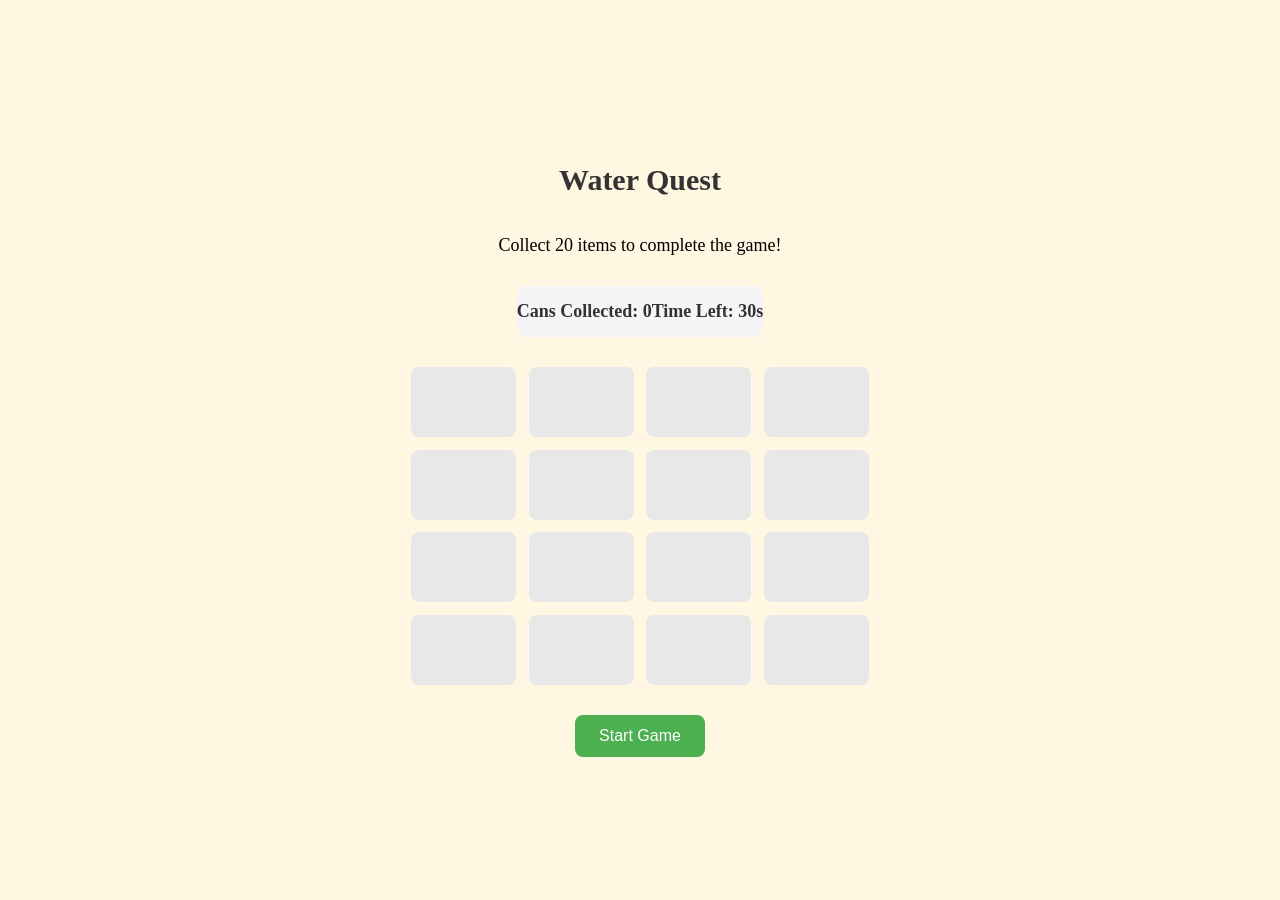
==== 1Hydration-Hall-Collect/index.html @ f6c4ccf7 "Initial commit" ====
<!DOCTYPE html>
<html>
<head>
  <meta charset="utf-8">
  <meta name="viewport" content="width=device-width">
  <title>Water Quest</title>
  <link href="style.css" rel="stylesheet" type="text/css" />
</head>
<body>
  <div class="container">
    <h1>Water Quest</h1>
    <p class="game-instructions">Collect 20 items to complete the game!</p>
    <div class="stats">
      <p>Cans Collected: <span id="current-cans">0</span></p>
      <p>Time Left: <span id="timer">30</span>s</p>
    </div>
    <div id="achievements" class="achievement"></div>
    <div class="game-grid"></div>
    <button id="start-game">Start Game</button>
  </div>
  <script src="script.js"></script>
</body>
</html>
---- 1Hydration-Hall-Collect/style.css ----
/* Charity: water Brand Colors & Fonts

Primary Colors:
- Yellow:     #FFC907
- Blue:       #2E9DF7

Secondary Colors:
- Light Blue: #8BD1CB
- Green:      #4FCB53
- Orange:     #FF902A
- Red:        #F5402C
- Dark Green: #159A48
- Pink:       #F16061

Fonts:
- Proxima Nova
- Avenir

*/

html, body {
  height: 100%;
  width: 100%;
  margin: 0;
  padding: 0;
  box-sizing: border-box;
}

body {
  min-height: 100vh;
  min-width: 100vw;
  height: 100vh;
  width: 100vw;
  display: flex;
  align-items: stretch;
  justify-content: stretch;
  background-color: #CBCCD1;
  overflow: hidden;
}

.container {
  flex: 1 1 auto;
  display: flex;
  flex-direction: column;
  align-items: center;
  justify-content: center;
  background-color: #FFF7E1;
  min-height: 100vh;
  min-width: 100vw;
  height: 100vh;
  width: 100vw;
  margin: 0;
  padding: 0;
  box-sizing: border-box;
}

/* Make the grid fill available space and stay square */
.game-grid {
  display: grid;
  grid-template-columns: repeat(4, 1fr);
  grid-template-rows: repeat(4, 1fr);
  gap: 1vw;
  
  max-width: 90vw;
  max-height: 90vh;
  min-width: 300px;
  min-height: 300px;
  margin: 0 auto;
  background: none;
}

* {
  box-sizing: border-box;
}



h1 {
  text-align: center;
  font-size: 30px;
  font-weight: bold;
  margin-bottom: 20px;
  color: #333;
}

h1 img {
  height: 50px;
  margin-right: 15px;
  display: block;
}

.game-instructions {
  font-size: 18px;
  margin-bottom: 30px;
  text-align: center;
}

.stats {
  display: flex;
  justify-content: space-around;
  margin-bottom: 30px;
  background-color: #f5f5f5;
  padding: 15px 0;
  border-radius: 8px;
}

.stats p {
  margin: 0;
  font-size: 18px;
  font-weight: bold;
  color: #333;
}



.grid-cell {
  background-color: #e8e8e8;
  border-radius: 8px;
  aspect-ratio: 1.5;
  display: flex;
  align-items: center;
  justify-content: center;
  cursor: pointer;
  transition: background-color 0.3s;
  position: relative;
  overflow: hidden;
  min-height: 70px;
  max-height: 80px;
}

.item-wrapper {
  position: absolute;
  top: 50%;
  left: 50%;
  transform: translate(-50%, -50%);
  width: 50px;
  height: 50px;
}

.water-can {
  width: 100%;
  height: 100%;
  background-image: url('img/water-can.png');
  background-size: cover;
  background-repeat: no-repeat;
  background-position: center;
  cursor: pointer;
  border-radius: 50%;
  animation: popUp 0.5s cubic-bezier(0.17, 0.67, 0.34, 2);
  transform-origin: center;
}

.penalty-circle {
  width: 100%;
  height: 100%;
  background-color: #333;
  border-radius: 50%;
  cursor: pointer;
  display: flex;
  align-items: center;
  justify-content: center;
  color: #F5402C;
  font-size: 24px;
  font-weight: bold;
  animation: popUp 0.5s cubic-bezier(0.17, 0.67, 0.34, 2);
  transform-origin: center;
  border: 2px solid #F5402C;
}

.penalty-circle:hover {
  background-color: #555;
}

@keyframes popUp {
  0% {
    transform: scale(0.5);
  }
  100% {
    transform: scale(1);
  }
}


button {
  background-color: #4CAF50;
  color: white;
  border: none;
  padding: 12px 24px;
  font-size: 16px;
  border-radius: 8px;
  cursor: pointer;
  display: block;
  margin: 30px auto 0;
  transition: background-color 0.2s;
}

/* Responsive for mobile */
@media (max-width: 600px) {
  .container {
    min-width: 100vw !important;
    min-height: 90vh !important;
    width: 100vw !important;
    height: 90vh !important;
    padding: 10px !important;
  }
  .game-grid {
    width: 96vw !important;
    height: 96vw !important;
    max-width: 90vw !important;
    max-height: 85vw !important;
    min-width: 0 !important;
    min-height: 0 !important;
    gap: 2vw !important;
  }
}
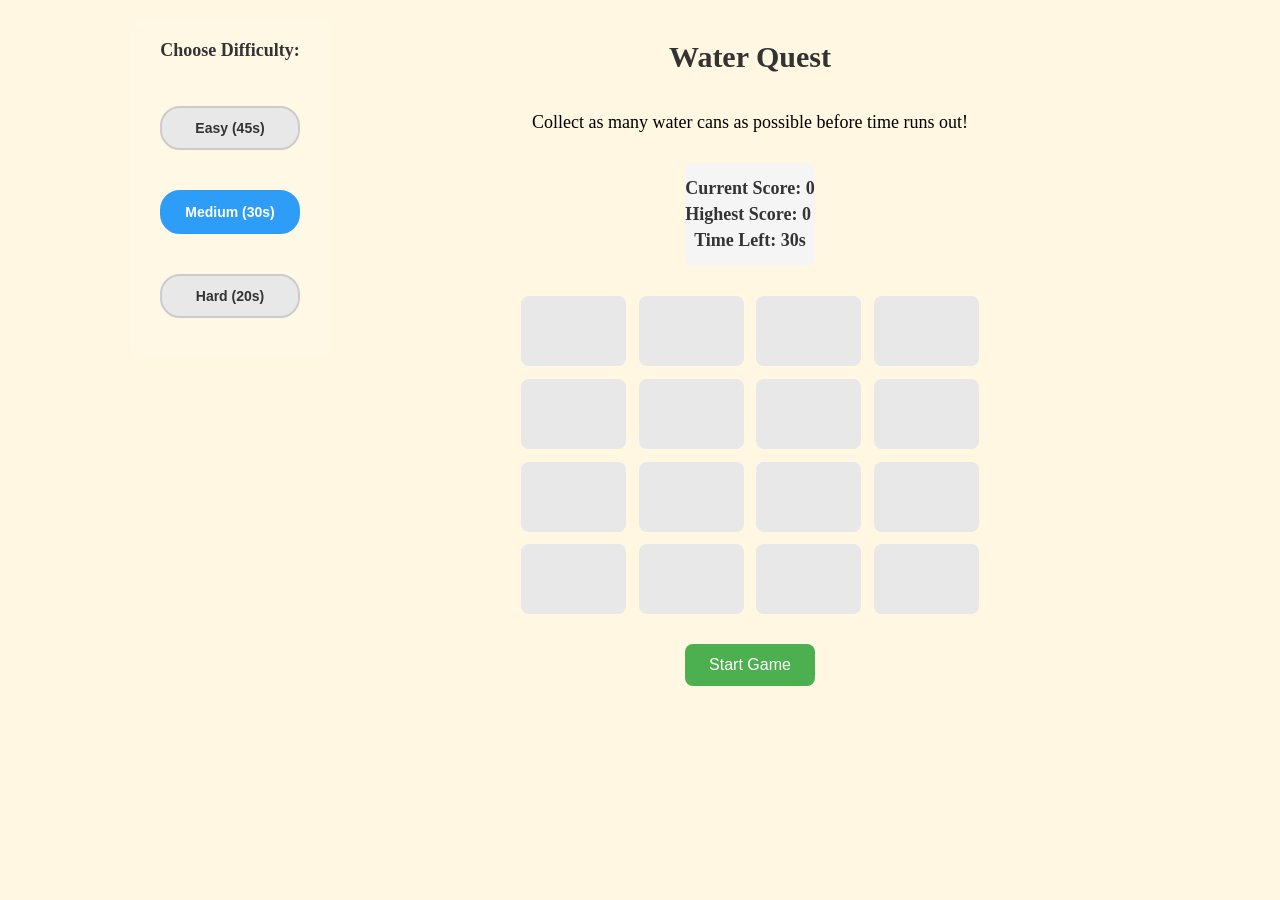
==== commit c1d858a3: "copy paste from other file" ====
--- a/1Hydration-Hall-Collect/index.html
+++ b/1Hydration-Hall-Collect/index.html
@@ -8,16 +8,33 @@
 </head>
 <body>
   <div class="container">
-    <h1>Water Quest</h1>
-    <p class="game-instructions">Collect 20 items to complete the game!</p>
-    <div class="stats">
-      <p>Cans Collected: <span id="current-cans">0</span></p>
-      <p>Time Left: <span id="timer">30</span>s</p>
+    <!-- Left Panel for Difficulty Selection -->
+    <div class="left-panel">
+      <div class="difficulty-selection">
+        <h3>Choose Difficulty:</h3>
+        <div class="difficulty-buttons">
+          <button class="difficulty-btn" data-level="easy">Easy (45s)</button>
+          <button class="difficulty-btn active" data-level="medium">Medium (30s)</button>
+          <button class="difficulty-btn" data-level="hard">Hard (20s)</button>
+        </div>
+      </div>
     </div>
-    <div id="achievements" class="achievement"></div>
-    <div class="game-grid"></div>
-    <button id="start-game">Start Game</button>
+    
+    <!-- Main Game Area -->
+    <div class="game-area">
+      <h1>Water Quest</h1>
+      <p class="game-instructions">Collect as many water cans as possible before time runs out!</p>
+      
+      <div class="stats">
+        <p>Current Score: <span id="current-cans">0</span></p>
+        <p>Highest Score: <span id="highest-score">0</span></p>
+        <p>Time Left: <span id="timer">30</span>s</p>
+      </div>
+      <div id="achievements" class="achievement"></div>
+      <div class="game-grid"></div>
+      <button id="start-game">Start Game</button>
+    </div>
   </div>
   <script src="script.js"></script>
 </body>
-</html>
+</html>
--- a/1Hydration-Hall-Collect/style.css
+++ b/1Hydration-Hall-Collect/style.css
@@ -41,8 +41,8 @@
 .container {
   flex: 1 1 auto;
   display: flex;
-  flex-direction: column;
-  align-items: center;
+  flex-direction: row; /* Changed from column to row */
+  align-items: flex-start; /* Changed from center */
   justify-content: center;
   background-color: #FFF7E1;
   min-height: 100vh;
@@ -50,8 +50,33 @@
   height: 100vh;
   width: 100vw;
   margin: 0;
-  padding: 0;
+  padding: 20px;
   box-sizing: border-box;
+  gap: 20px; /* Add gap between left panel and game area */
+}
+
+/* New left panel for difficulty selection */
+.left-panel {
+  display: flex;
+  flex-direction: column;
+  align-items: center;
+  justify-content: flex-start;
+  min-width: 200px;
+  max-width: 250px;
+  padding: 20px;
+  background-color: rgba(255, 255, 255, 0.1);
+  border-radius: 10px;
+  height: fit-content;
+}
+
+/* Game area container */
+.game-area {
+  flex: 1;
+  display: flex;
+  flex-direction: column;
+  align-items: center;
+  justify-content: center;
+  max-width: 800px;
 }
 
 /* Make the grid fill available space and stay square */
@@ -96,8 +121,10 @@
 }
 
 .stats {
-  display: flex;
-  justify-content: space-around;
+  display: grid;
+  grid-template-columns: 1fr;
+  grid-template-rows: auto auto auto;
+  gap: 5px;
   margin-bottom: 30px;
   background-color: #f5f5f5;
   padding: 15px 0;
@@ -109,6 +136,19 @@
   font-size: 18px;
   font-weight: bold;
   color: #333;
+}
+
+.stats p:nth-child(1) {
+  grid-row: 1;
+}
+
+.stats p:nth-child(2) {
+  grid-row: 2;
+}
+
+.stats p:nth-child(3) {
+  grid-row: 3;
+  justify-self: center;
 }
 
 
@@ -194,22 +234,268 @@
   transition: background-color 0.2s;
 }
 
-/* Responsive for mobile */
+.difficulty-selection {
+  margin-bottom: 20px;
+  text-align: center;
+  width: 100%;
+}
+
+.difficulty-selection h3 {
+  margin: 0 0 15px 0;
+  font-size: 18px;
+  color: #333;
+}
+
+.difficulty-buttons {
+  display: flex;
+  flex-direction: column; /* Stack buttons vertically */
+  gap: 10px;
+  align-items: center;
+}
+
+.difficulty-btn {
+  background-color: #e8e8e8;
+  color: #333;
+  border: 2px solid #ccc;
+  padding: 12px 16px;
+  font-size: 14px;
+  border-radius: 20px;
+  cursor: pointer;
+  transition: all 0.3s;
+  font-weight: bold;
+  width: 140px; /* Fixed width for consistency */
+  text-align: center;
+}
+
+.difficulty-btn:hover {
+  background-color: #d0d0d0;
+  border-color: #999;
+}
+
+.difficulty-btn.active {
+  background-color: #2E9DF7;
+  color: white;
+  border-color: #2E9DF7;
+}
+
+.difficulty-btn.active:hover {
+  background-color: #1a7acc;
+  border-color: #1a7acc;
+}
+
+.difficulty-btn:disabled {
+  opacity: 0.5;
+  cursor: not-allowed;
+}
+
+/* Responsive for mobile - move difficulty to top */
+@media (max-width: 768px) {
+  .container {
+    flex-direction: column !important;
+    padding: 10px !important;
+    gap: 10px !important; /* Reduced gap */
+    height: calc(100vh - 60px) !important; /* Account for menu height */
+    overflow-y: auto !important; /* Allow scrolling if needed */
+  }
+  
+  .left-panel {
+    order: -1; /* Move to top */
+    min-width: auto !important;
+    max-width: none !important;
+    width: 100% !important;
+    padding: 8px !important; /* Reduced padding */
+    background-color: rgba(255, 255, 255, 0.05);
+    margin-bottom: 5px !important; /* Reduced margin */
+    margin-top: 65px !important; /* Add top margin to clear the menu */
+    z-index: 16; /* Ensure it's below the menu but visible */
+  }
+  
+  .difficulty-selection h3 {
+    font-size: 14px !important; /* Smaller font */
+    margin: 0 0 8px 0 !important;
+  }
+  
+  .difficulty-buttons {
+    flex-direction: row !important;
+    flex-wrap: wrap !important;
+    justify-content: center !important;
+    gap: 6px !important;
+  }
+  
+  .difficulty-btn {
+    width: 90px !important;
+    padding: 6px 10px !important;
+    font-size: 11px !important;
+    border-radius: 15px !important;
+  }
+  
+  .game-area {
+    width: 100% !important;
+    order: 1;
+    margin-top: 0 !important;
+    flex: 1 !important;
+    display: flex !important;
+    flex-direction: column !important;
+    justify-content: space-between !important; /* Distribute space evenly */
+  }
+  
+  .game-grid {
+    width: 90vw !important;
+    height: 50vh !important; /* Fixed height instead of square */
+    max-width: 90vw !important;
+    max-height: 50vh !important;
+    min-width: 0 !important;
+    min-height: 0 !important;
+    gap: 1.5vw !important;
+    margin: 10px auto !important; /* Center the grid */
+  }
+  
+  h1 {
+    font-size: 22px !important;
+    margin-bottom: 10px !important;
+  }
+  
+  .game-instructions {
+    font-size: 14px !important;
+    margin-bottom: 15px !important;
+  }
+  
+  .stats {
+    padding: 8px 0 !important;
+    margin-bottom: 15px !important;
+  }
+  
+  .stats p {
+    font-size: 14px !important;
+  }
+  
+  /* Make sure start button is visible */
+  button {
+    margin: 15px auto 20px !important;
+    padding: 10px 20px !important;
+    font-size: 14px !important;
+    position: relative !important;
+    z-index: 10 !important;
+  }
+}
+
 @media (max-width: 600px) {
   .container {
     min-width: 100vw !important;
-    min-height: 90vh !important;
+    min-height: calc(100vh - 50px) !important;
     width: 100vw !important;
-    height: 90vh !important;
-    padding: 10px !important;
-  }
+    height: calc(100vh - 50px) !important;
+    padding: 5px !important;
+  }
+  
+  .left-panel {
+    padding: 6px !important;
+    margin-top: 55px !important;
+    margin-bottom: 3px !important;
+  }
+  
+  .difficulty-selection h3 {
+    font-size: 12px !important;
+    margin: 0 0 6px 0 !important;
+  }
+  
+  .difficulty-buttons {
+    gap: 4px !important;
+  }
+  
+  .difficulty-btn {
+    width: 80px !important;
+    padding: 5px 8px !important;
+    font-size: 10px !important;
+  }
+  
   .game-grid {
-    width: 96vw !important;
-    height: 96vw !important;
-    max-width: 90vw !important;
-    max-height: 85vw !important;
-    min-width: 0 !important;
-    min-height: 0 !important;
-    gap: 2vw !important;
+    width: 85vw !important;
+    height: 45vh !important;
+    gap: 1vw !important;
+  }
+  
+  h1 {
+    font-size: 18px !important;
+    margin-bottom: 8px !important;
+  }
+  
+  .game-instructions {
+    font-size: 12px !important;
+    margin-bottom: 10px !important;
+  }
+  
+  .stats {
+    padding: 6px 0 !important;
+    margin-bottom: 10px !important;
+  }
+  
+  .stats p {
+    font-size: 12px !important;
+  }
+  
+  button {
+    margin: 10px auto 15px !important;
+    padding: 8px 16px !important;
+    font-size: 12px !important;
+  }
+}
+
+/* Very small screens */
+@media (max-width: 480px) {
+  .container {
+    height: calc(100vh - 45px) !important;
+  }
+  
+  .left-panel {
+    margin-top: 50px !important;
+    padding: 4px !important;
+  }
+  
+  .difficulty-btn {
+    width: 75px !important;
+    padding: 4px 6px !important;
+    font-size: 9px !important;
+  }
+  
+  .difficulty-selection h3 {
+    font-size: 11px !important;
+  }
+  
+  .game-grid {
+    width: 80vw !important;
+    height: 40vh !important;
+  }
+  
+  h1 {
+    font-size: 16px !important;
+    margin-bottom: 6px !important;
+  }
+  
+  .game-instructions {
+    font-size: 11px !important;
+    margin-bottom: 8px !important;
+  }
+  
+  button {
+    margin: 8px auto 10px !important;
+    padding: 6px 12px !important;
+    font-size: 11px !important;
+  }
+  
+  .stats p {
+    font-size: 11px !important;
+  }
+}
+
+/* Achievement positioning fix for mobile */
+@media (max-width: 768px) {
+  .achievement {
+    position: fixed !important;
+    top: 50% !important;
+    left: 50% !important;
+    transform: translate(-50%, -50%) !important;
+    z-index: 1000 !important;
+    max-width: 90% !important;
   }
 }
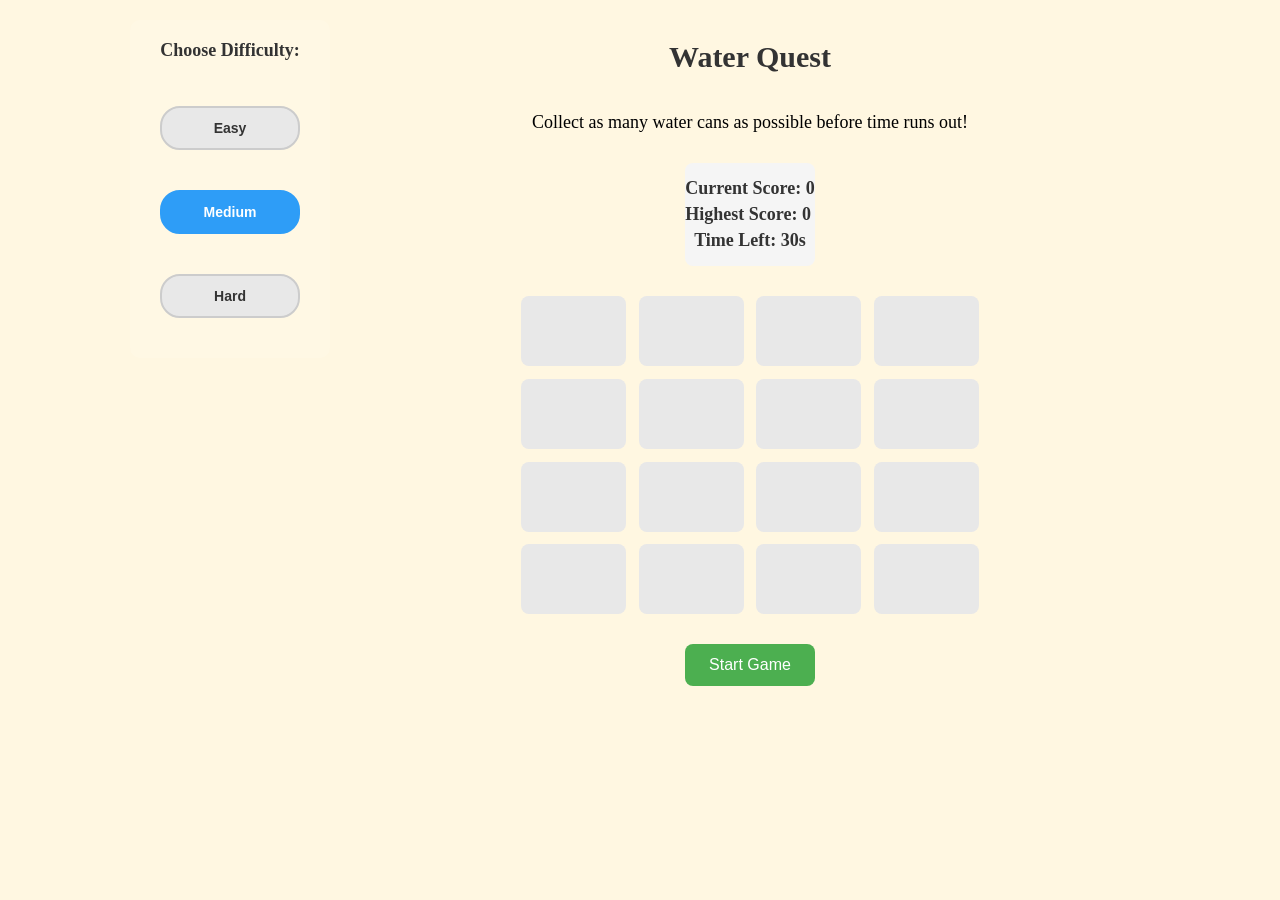
==== commit 0e87e72b: "Enhance error handling and improve event listener setup: add error logging and ensure all event list" ====
--- a/1Hydration-Hall-Collect/index.html
+++ b/1Hydration-Hall-Collect/index.html
@@ -13,9 +13,9 @@
       <div class="difficulty-selection">
         <h3>Choose Difficulty:</h3>
         <div class="difficulty-buttons">
-          <button class="difficulty-btn" data-level="easy">Easy (45s)</button>
-          <button class="difficulty-btn active" data-level="medium">Medium (30s)</button>
-          <button class="difficulty-btn" data-level="hard">Hard (20s)</button>
+          <button class="difficulty-btn" data-level="easy">Easy</button>
+          <button class="difficulty-btn active" data-level="medium">Medium</button>
+          <button class="difficulty-btn" data-level="hard">Hard</button>
         </div>
       </div>
     </div>
@@ -26,13 +26,14 @@
       <p class="game-instructions">Collect as many water cans as possible before time runs out!</p>
       
       <div class="stats">
-        <p>Current Score: <span id="current-cans">0</span></p>
+        <p>Current Score: <span id="current-score">0</span></p>
         <p>Highest Score: <span id="highest-score">0</span></p>
-        <p>Time Left: <span id="timer">30</span>s</p>
+        <p>Time Left: <span id="time-left">30s</span></p>
       </div>
-      <div id="achievements" class="achievement"></div>
-      <div class="game-grid"></div>
-      <button id="start-game">Start Game</button>
+      <div class="game-grid">
+        <!-- grid cells here -->
+      </div>
+      <button id="start-game" class="game-button">Start Game</button>
     </div>
   </div>
   <script src="script.js"></script>
--- a/1Hydration-Hall-Collect/style.css
+++ b/1Hydration-Hall-Collect/style.css
@@ -15,8 +15,13 @@
 Fonts:
 - Proxima Nova
 - Avenir
-
 */
+
+/* --- Base Styles --- */
+html, body, .container {
+  max-width: 100vw !important;
+  overflow-x: hidden !important;
+}
 
 html, body {
   height: 100%;
@@ -41,8 +46,8 @@
 .container {
   flex: 1 1 auto;
   display: flex;
-  flex-direction: row; /* Changed from column to row */
-  align-items: flex-start; /* Changed from center */
+  flex-direction: row;
+  align-items: flex-start;
   justify-content: center;
   background-color: #FFF7E1;
   min-height: 100vh;
@@ -52,10 +57,9 @@
   margin: 0;
   padding: 20px;
   box-sizing: border-box;
-  gap: 20px; /* Add gap between left panel and game area */
-}
-
-/* New left panel for difficulty selection */
+  gap: 20px;
+}
+
 .left-panel {
   display: flex;
   flex-direction: column;
@@ -69,7 +73,6 @@
   height: fit-content;
 }
 
-/* Game area container */
 .game-area {
   flex: 1;
   display: flex;
@@ -79,13 +82,11 @@
   max-width: 800px;
 }
 
-/* Make the grid fill available space and stay square */
 .game-grid {
   display: grid;
   grid-template-columns: repeat(4, 1fr);
   grid-template-rows: repeat(4, 1fr);
   gap: 1vw;
-  
   max-width: 90vw;
   max-height: 90vh;
   min-width: 300px;
@@ -97,8 +98,6 @@
 * {
   box-sizing: border-box;
 }
-
-
 
 h1 {
   text-align: center;
@@ -138,20 +137,9 @@
   color: #333;
 }
 
-.stats p:nth-child(1) {
-  grid-row: 1;
-}
-
-.stats p:nth-child(2) {
-  grid-row: 2;
-}
-
-.stats p:nth-child(3) {
-  grid-row: 3;
-  justify-self: center;
-}
-
-
+.stats p:nth-child(1) { grid-row: 1; }
+.stats p:nth-child(2) { grid-row: 2; }
+.stats p:nth-child(3) { grid-row: 3; justify-self: center; }
 
 .grid-cell {
   background-color: #e8e8e8;
@@ -212,14 +200,9 @@
 }
 
 @keyframes popUp {
-  0% {
-    transform: scale(0.5);
-  }
-  100% {
-    transform: scale(1);
-  }
-}
-
+  0% { transform: scale(0.5); }
+  100% { transform: scale(1); }
+}
 
 button {
   background-color: #4CAF50;
@@ -248,7 +231,7 @@
 
 .difficulty-buttons {
   display: flex;
-  flex-direction: column; /* Stack buttons vertically */
+  flex-direction: column;
   gap: 10px;
   align-items: center;
 }
@@ -263,7 +246,7 @@
   cursor: pointer;
   transition: all 0.3s;
   font-weight: bold;
-  width: 140px; /* Fixed width for consistency */
+  width: 140px;
   text-align: center;
 }
 
@@ -288,214 +271,186 @@
   cursor: not-allowed;
 }
 
-/* Responsive for mobile - move difficulty to top */
+/* --- Mobile Responsive Styles --- */
 @media (max-width: 768px) {
+  html, body, .container {
+    height: auto !important;
+    min-height: 0 !important;
+    max-height: none !important;
+  }
+  body {
+    overflow: auto !important;
+    margin: 0 !important;
+    padding: 0 !important;
+  }
   .container {
     flex-direction: column !important;
-    padding: 10px !important;
-    gap: 10px !important; /* Reduced gap */
-    height: calc(100vh - 60px) !important; /* Account for menu height */
-    overflow-y: auto !important; /* Allow scrolling if needed */
-  }
-  
+    align-items: stretch !important;
+    padding: 0 2vw 20px 2vw !important; /* Less bottom padding */
+    gap: 0 !important;
+    min-height: auto !important;
+    height: auto !important;
+    box-sizing: border-box !important;
+    overflow: visible !important;
+  }
   .left-panel {
-    order: -1; /* Move to top */
-    min-width: auto !important;
+    padding: 6px 0 0 0 !important;
+    margin-bottom: 0 !important;
+    width: 100% !important;
+    min-width: 0 !important;
     max-width: none !important;
-    width: 100% !important;
-    padding: 8px !important; /* Reduced padding */
-    background-color: rgba(255, 255, 255, 0.05);
-    margin-bottom: 5px !important; /* Reduced margin */
-    margin-top: 65px !important; /* Add top margin to clear the menu */
-    z-index: 16; /* Ensure it's below the menu but visible */
-  }
-  
-  .difficulty-selection h3 {
-    font-size: 14px !important; /* Smaller font */
-    margin: 0 0 8px 0 !important;
-  }
-  
+    background: none !important;
+    border-radius: 0 !important;
+  }
   .difficulty-buttons {
     flex-direction: row !important;
-    flex-wrap: wrap !important;
+    gap: 6px !important;
     justify-content: center !important;
-    gap: 6px !important;
-  }
-  
+    align-items: center !important;
+    width: 100% !important;
+    margin-bottom: 6px !important;
+  }
   .difficulty-btn {
-    width: 90px !important;
+    width: auto !important;
+    min-width: 70px !important;
     padding: 6px 10px !important;
-    font-size: 11px !important;
-    border-radius: 15px !important;
-  }
-  
+    font-size: 12px !important;
+    border-radius: 16px !important;
+  }
+  h1 {
+    margin: 6px 0 2px 0 !important;
+    font-size: 17px !important;
+  }
+  .game-instructions {
+    font-size: 12px !important;
+    margin-bottom: 4px !important;
+  }
+  .stats {
+    padding: 4px 0 !important;
+    margin-bottom: 4px !important;
+  }
+  .stats p {
+    font-size: 12px !important;
+    margin: 1px 0 !important;
+  }
   .game-area {
+    margin-top: 0 !important;
+    padding: 0 !important;
+    align-items: center !important;
     width: 100% !important;
-    order: 1;
-    margin-top: 0 !important;
-    flex: 1 !important;
-    display: flex !important;
-    flex-direction: column !important;
-    justify-content: space-between !important; /* Distribute space evenly */
-  }
-  
+    justify-content: flex-start !important;
+  }
   .game-grid {
-    width: 90vw !important;
-    height: 50vh !important; /* Fixed height instead of square */
-    max-width: 90vw !important;
-    max-height: 50vh !important;
+    margin: 12px auto !important;
+    width: 80vw !important;
+    height: 80vw !important;
     min-width: 0 !important;
     min-height: 0 !important;
-    gap: 1.5vw !important;
-    margin: 10px auto !important; /* Center the grid */
-  }
-  
-  h1 {
-    font-size: 22px !important;
-    margin-bottom: 10px !important;
-  }
-  
-  .game-instructions {
-    font-size: 14px !important;
-    margin-bottom: 15px !important;
-  }
-  
-  .stats {
-    padding: 8px 0 !important;
-    margin-bottom: 15px !important;
-  }
-  
-  .stats p {
-    font-size: 14px !important;
-  }
-  
-  /* Make sure start button is visible */
-  button {
-    margin: 15px auto 20px !important;
-    padding: 10px 20px !important;
-    font-size: 14px !important;
-    position: relative !important;
-    z-index: 10 !important;
-  }
-}
-
-@media (max-width: 600px) {
-  .container {
-    min-width: 100vw !important;
-    min-height: calc(100vh - 50px) !important;
-    width: 100vw !important;
-    height: calc(100vh - 50px) !important;
-    padding: 5px !important;
-  }
-  
-  .left-panel {
-    padding: 6px !important;
-    margin-top: 55px !important;
-    margin-bottom: 3px !important;
-  }
-  
-  .difficulty-selection h3 {
-    font-size: 12px !important;
-    margin: 0 0 6px 0 !important;
-  }
-  
-  .difficulty-buttons {
-    gap: 4px !important;
-  }
-  
-  .difficulty-btn {
-    width: 80px !important;
-    padding: 5px 8px !important;
-    font-size: 10px !important;
-  }
-  
-  .game-grid {
-    width: 85vw !important;
-    height: 45vh !important;
-    gap: 1vw !important;
-  }
-  
-  h1 {
+    max-width: 80vw !important;
+    max-height: 80vw !important;
+    gap: 3vw !important; /* More space between tiles */
+  }
+  .grid-cell {
+    min-height: 0 !important;
+    max-height: none !important;
+    aspect-ratio: 1 / 1 !important;
+  }
+  .item-wrapper {
+    width: 40px !important;
+    height: 40px !important;
+  }
+  /* --- Start Button --- */
+  button#start-game {
+    position: sticky !important;
+    bottom: 0 !important;
+    left: 0 !important;
+    right: 0 !important;
+    margin: 16px auto 0 auto !important;
+    width: 96vw !important;
+    max-width: 340px !important;
+    z-index: 99999 !important;
+    padding: 16px 0 !important;
     font-size: 18px !important;
-    margin-bottom: 8px !important;
-  }
-  
-  .game-instructions {
-    font-size: 12px !important;
-    margin-bottom: 10px !important;
-  }
-  
-  .stats {
-    padding: 6px 0 !important;
-    margin-bottom: 10px !important;
-  }
-  
-  .stats p {
-    font-size: 12px !important;
-  }
-  
-  button {
-    margin: 10px auto 15px !important;
-    padding: 8px 16px !important;
-    font-size: 12px !important;
-  }
-}
-
-/* Very small screens */
+    font-weight: bold !important;
+    border-radius: 24px !important;
+    box-shadow: 0 4px 16px rgba(0,0,0,0.18) !important;
+    display: block !important;
+    opacity: 1 !important;
+    visibility: visible !important;
+    background: #4FCB53 !important;
+    color: #fff !important;
+    border: none !important;
+  }
+  button#start-game[style*="display: none"] {
+    display: none !important;
+    opacity: 0 !important;
+    visibility: hidden !important;
+  }
+}
+
+/* --- Small Screens --- */
 @media (max-width: 480px) {
   .container {
-    height: calc(100vh - 45px) !important;
-  }
-  
+    padding: 3px !important;
+    gap: 1px !important;
+    padding-bottom: 80px !important;
+  }
   .left-panel {
-    margin-top: 50px !important;
-    padding: 4px !important;
-  }
-  
+    padding: 3px !important;
+  }
   .difficulty-btn {
-    width: 75px !important;
-    padding: 4px 6px !important;
+    width: 70px !important;
+    padding: 3px 6px !important;
     font-size: 9px !important;
   }
-  
-  .difficulty-selection h3 {
+  .game-grid {
+    width: 60vw !important;
+    height: 60vw !important;
+    gap: 0.8vw !important;
+  }
+  .item-wrapper {
+    width: 15px !important;
+    height: 15px !important;
+  }
+  h1 {
+    font-size: 16px !important;
+    margin: 3px 0 2px 0 !important;
+  }
+  .game-instructions {
     font-size: 11px !important;
   }
-  
+  .stats p {
+    font-size: 11px !important;
+  }
+  button#start-game {
+    bottom: 16px !important;
+    width: 90vw !important;
+    padding: 12px 16px !important;
+    font-size: 15px !important;
+  }
+}
+
+/* --- Extra Small Screens --- */
+@media (max-width: 360px) {
+  .container {
+    padding: 2px !important;
+    padding-bottom: 75px !important;
+  }
   .game-grid {
     width: 80vw !important;
-    height: 40vh !important;
-  }
-  
+    height: 80vw !important;
+  }
+  .item-wrapper {
+    width: 12px !important;
+    height: 12px !important;
+  }
   h1 {
-    font-size: 16px !important;
-    margin-bottom: 6px !important;
-  }
-  
-  .game-instructions {
-    font-size: 11px !important;
-    margin-bottom: 8px !important;
-  }
-  
-  button {
-    margin: 8px auto 10px !important;
-    padding: 6px 12px !important;
-    font-size: 11px !important;
-  }
-  
-  .stats p {
-    font-size: 11px !important;
-  }
-}
-
-/* Achievement positioning fix for mobile */
-@media (max-width: 768px) {
-  .achievement {
-    position: fixed !important;
-    top: 50% !important;
-    left: 50% !important;
-    transform: translate(-50%, -50%) !important;
-    z-index: 1000 !important;
-    max-width: 90% !important;
+    font-size: 14px !important;
+  }
+  button#start-game {
+    bottom: 5px !important;
+    width: 95vw !important;
+    padding: 10px 14px !important;
+    font-size: 14px !important;
   }
 }
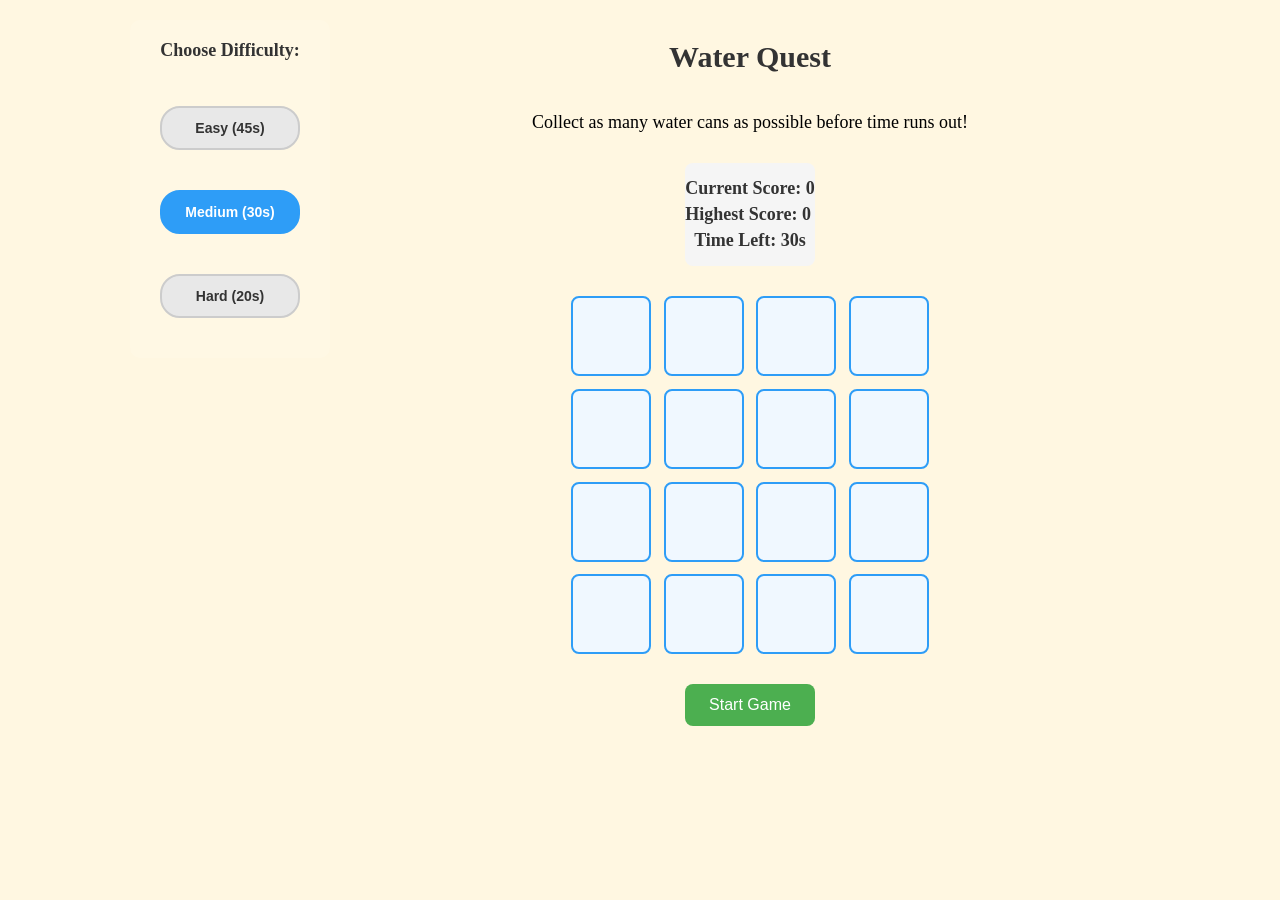
==== commit 31f637c5: "Update difficulty button labels and enhance display update logic: include time limits for each diffi" ====
--- a/1Hydration-Hall-Collect/index.html
+++ b/1Hydration-Hall-Collect/index.html
@@ -13,9 +13,9 @@
       <div class="difficulty-selection">
         <h3>Choose Difficulty:</h3>
         <div class="difficulty-buttons">
-          <button class="difficulty-btn" data-level="easy">Easy</button>
-          <button class="difficulty-btn active" data-level="medium">Medium</button>
-          <button class="difficulty-btn" data-level="hard">Hard</button>
+          <button class="difficulty-btn" data-level="easy">Easy (45s)</button>
+          <button class="difficulty-btn active" data-level="medium">Medium (30s)</button>
+          <button class="difficulty-btn" data-level="hard">Hard (20s)</button>
         </div>
       </div>
     </div>
@@ -35,7 +35,35 @@
       </div>
       <button id="start-game" class="game-button">Start Game</button>
     </div>
+
+    <!-- Achievements Section -->
+    <div id="achievements" style="display: none;"></div>
   </div>
   <script src="script.js"></script>
+  <script>
+    function updateDisplay() {
+      // Use the correct IDs from your HTML
+      const currentScoreEl = document.getElementById('current-score');
+      const highestScoreEl = document.getElementById('highest-score'); 
+      const timerEl = document.getElementById('time-left');
+      
+      // Update elements if they exist
+      if (currentScoreEl) currentScoreEl.textContent = currentCans;
+      if (highestScoreEl) highestScoreEl.textContent = highestScore;
+      if (timerEl) timerEl.textContent = timeLeft + 's';
+      
+      // Debug output
+      console.log("Display update:", {
+        currentCans,
+        highestScore, 
+        timeLeft,
+        elementsFound: {
+          current: !!currentScoreEl,
+          highest: !!highestScoreEl,
+          timer: !!timerEl
+        }
+      });
+    }
+  </script>
 </body>
 </html>
--- a/1Hydration-Hall-Collect/style.css
+++ b/1Hydration-Hall-Collect/style.css
@@ -154,6 +154,10 @@
   overflow: hidden;
   min-height: 70px;
   max-height: 80px;
+  width: 80px;
+  height: 80px;
+  background: #f0f8ff;
+  border: 2px solid #2E9DF7;
 }
 
 .item-wrapper {
